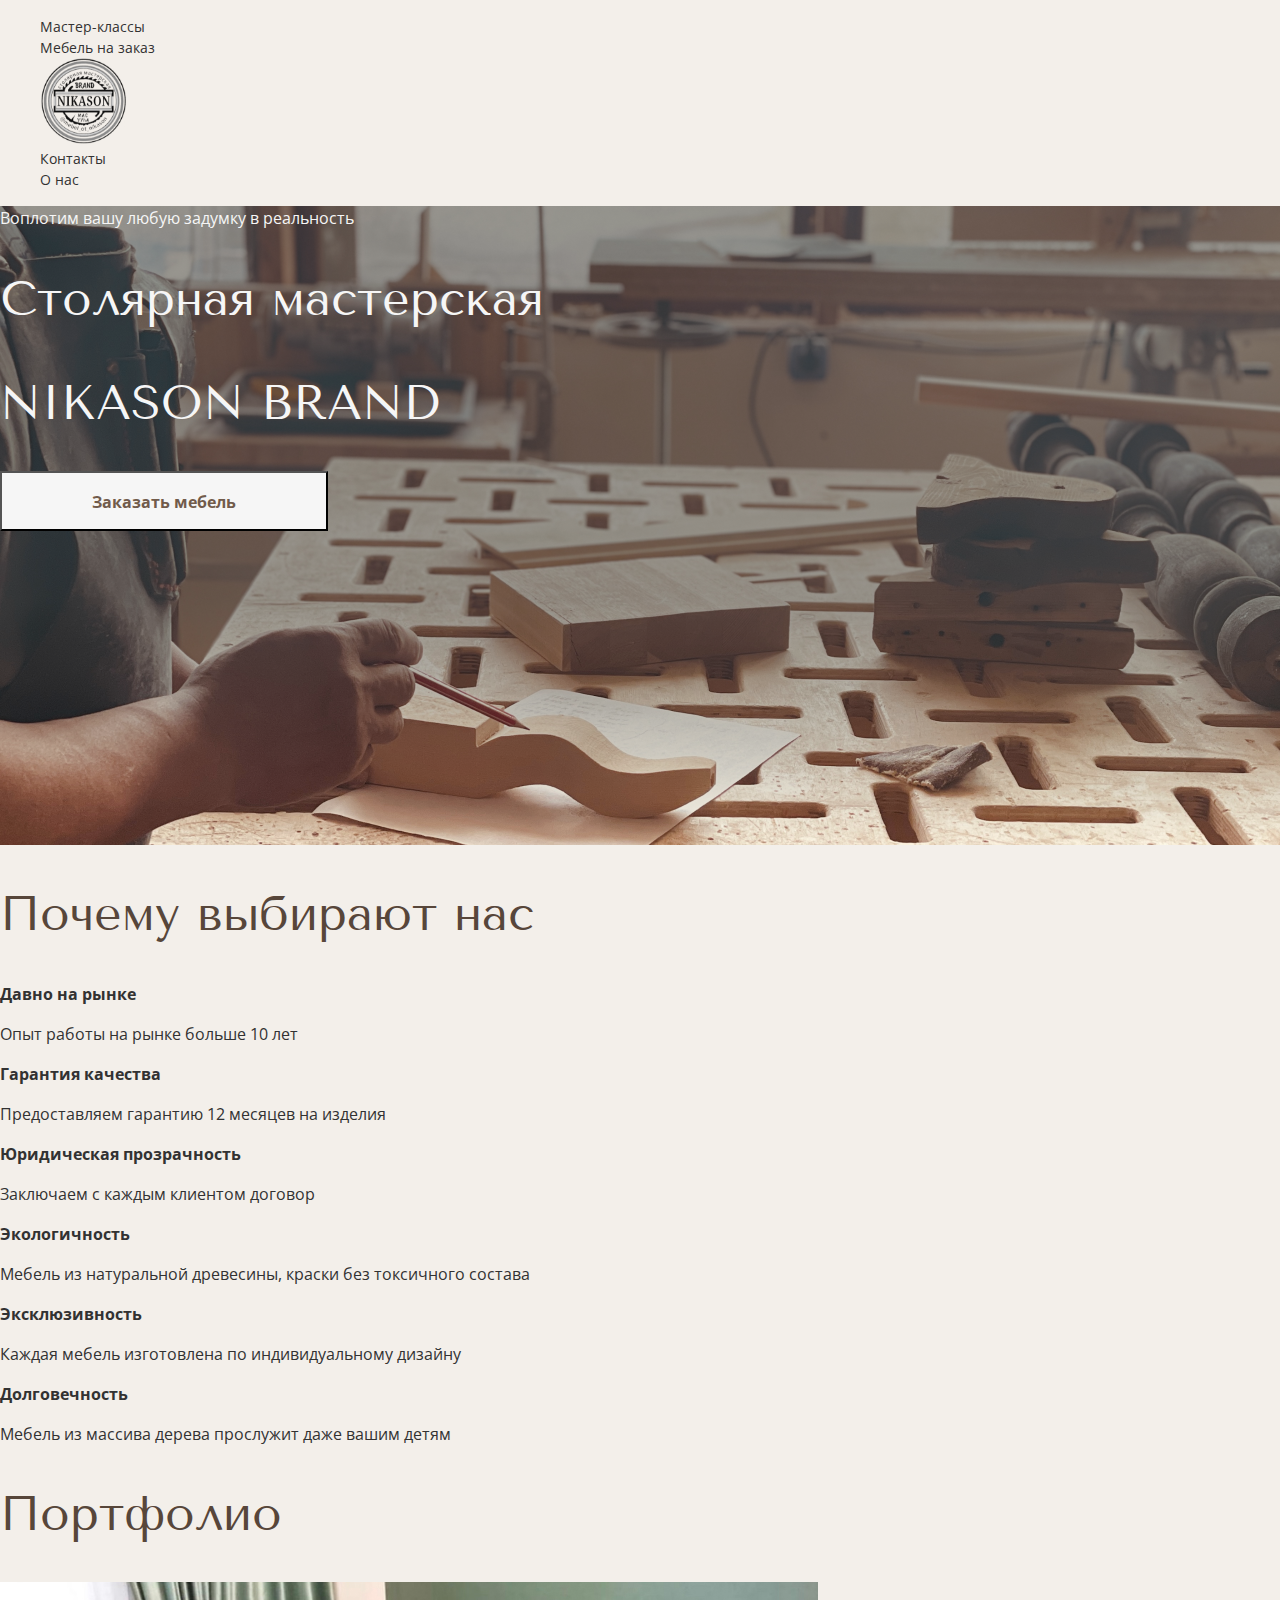
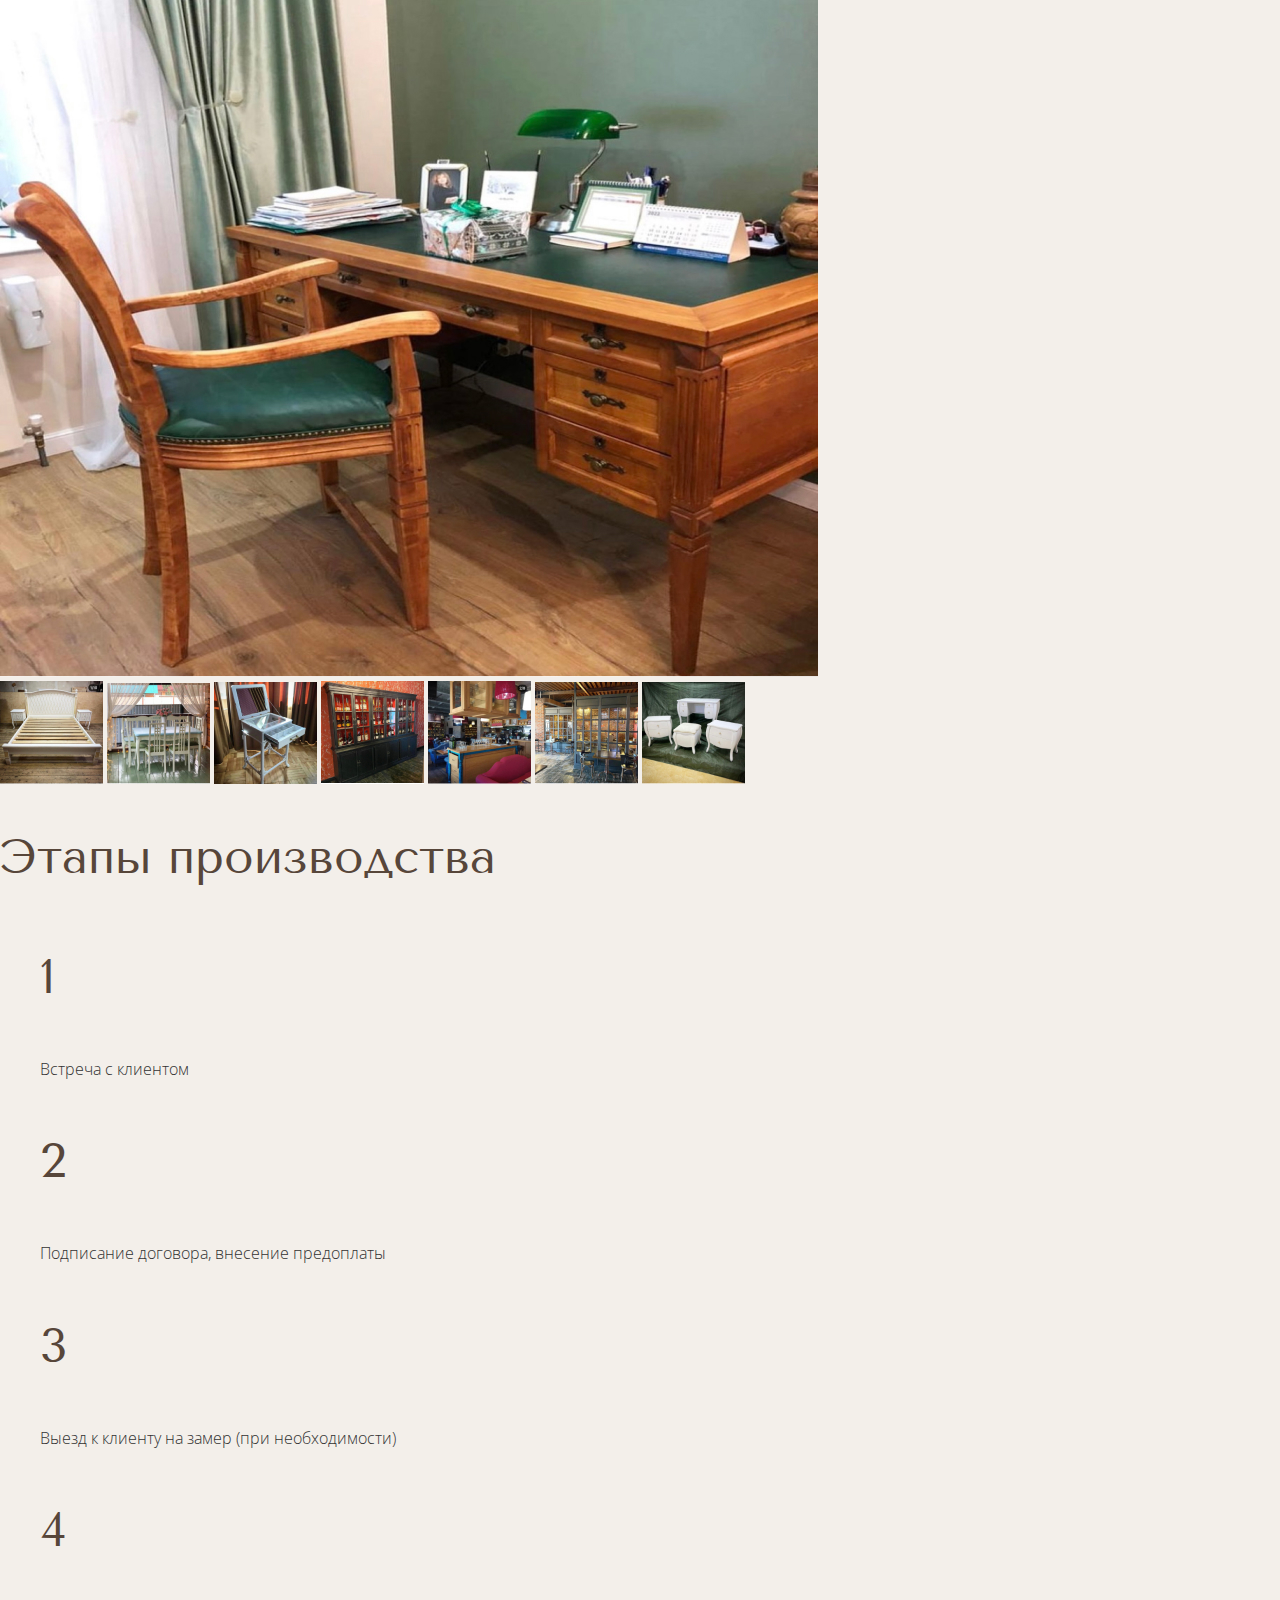
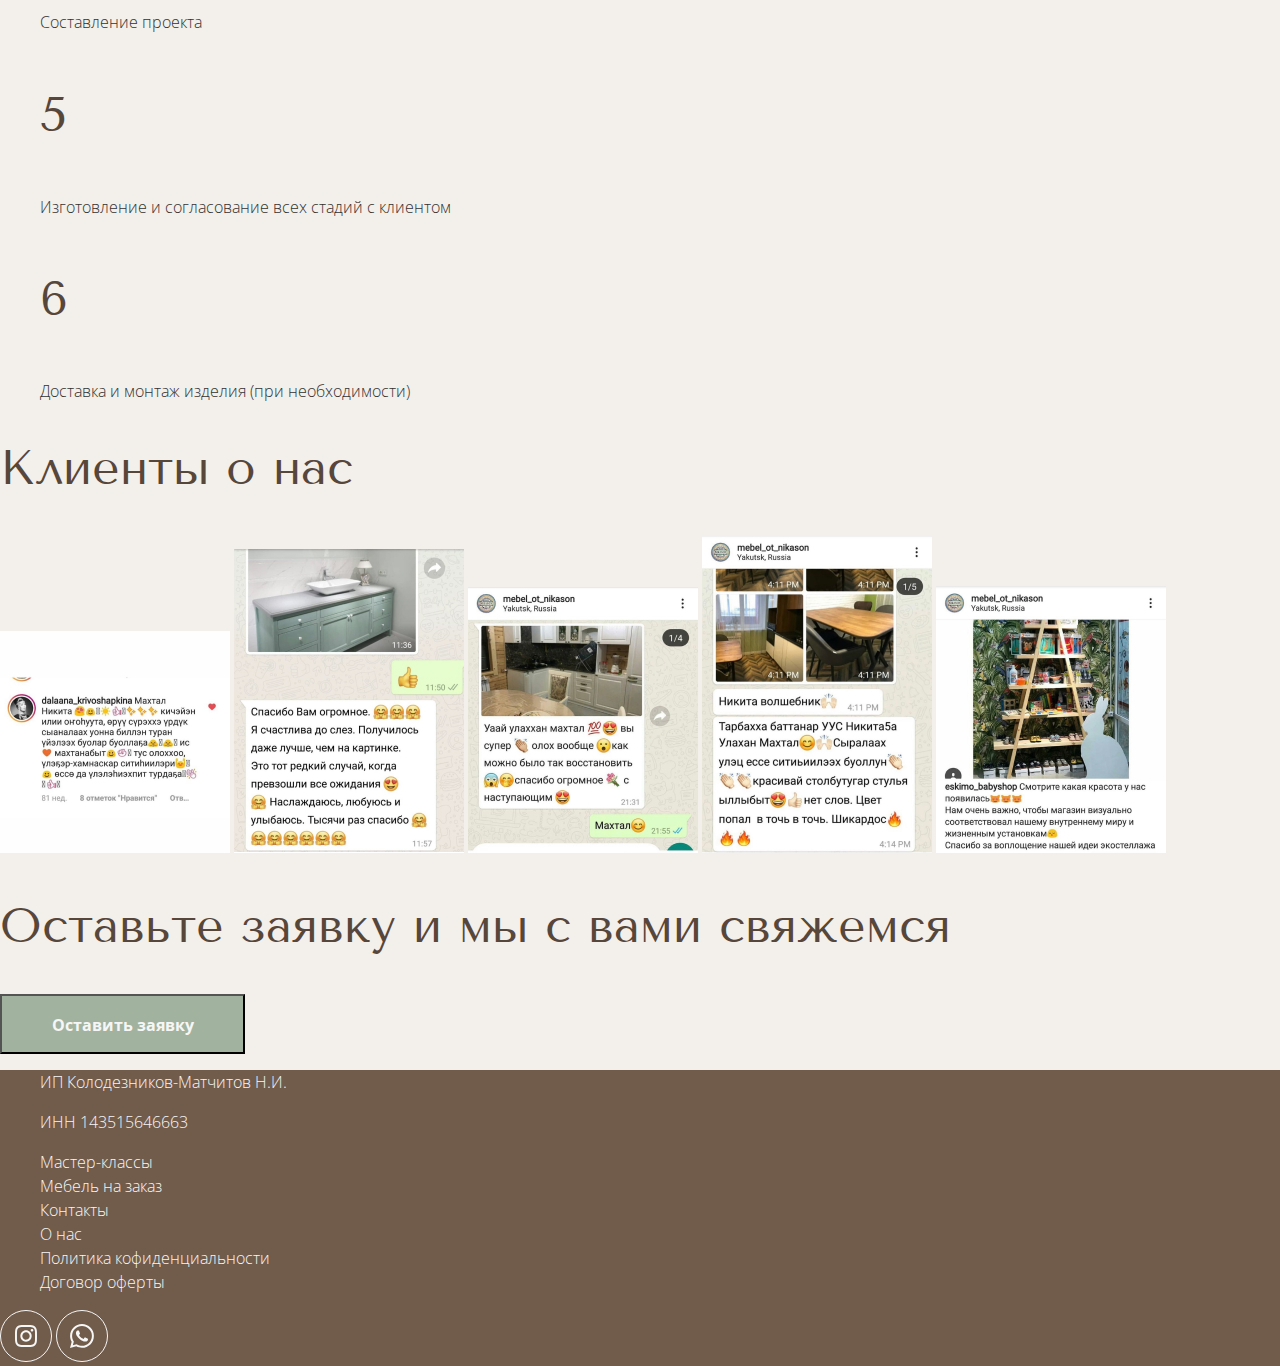
==== index.html @ 778fdd33 "Add files via upload" ====
<!DOCTYPE html>
<html lang="en">

<head>
	<meta charset="UTF-8">
	<meta name="viewport" content="width=device-width, initial-scale=1.0">
	<link rel="preconnect" href="https://fonts.googleapis.com">
    <link rel="preconnect" href="https://fonts.gstatic.com" crossorigin>
    <link href="https://fonts.googleapis.com/css2?family=Open+Sans:wght@300;400;700&family=Tenor+Sans&display=swap" rel="stylesheet">
	<link rel="stylesheet" href="css/normalize.css">
	<link rel="stylesheet" href="css/style.css">
	<title>Furniture to order</title>
</head>

<body class="body">
	<header class="header">
		<nav class="header__nav">
			<ul class="header__nav__list">
				<li><a class="header__nav__link" href="master.html">Мастер-классы</a></li>
				<li><a class="header__nav__link" href="index.html">Мебель на заказ</a></li>
				<li class="logo"><img src="img/logo.svg" alt="logo"></li>
				<li><a class="header__nav__link" href="">Контакты</a></li>
				<li><a class="header__nav__link" href="about.html">О нас</a></li>
			</ul>			
		</nav>
	</header>

	<main>
		<section class="custom_furniture">
			<!-- <img src="img/carpentry_workshop.png" alt="carpentry_workshop"> -->
			<p class="text"><span class="span_main">Воплотим вашу любую задумку в реальность</span></p>
			<h1 class="title"><span class="span_main">Столярная мастерская</span></h1>
			<h1 class="title"><span class="span_main">NIKASON BRAND</span></h1>
			<button class="button_main"><p class="button_main_text">Заказать мебель</p></button>
		</section> 

		<section class="advantages">
			<div>
				<h1 class="title">Почему выбирают нас</h1>
				<div>
					<p class="title2">Давно на рынке</p>
					<p class="text4">Опыт работы на рынке больше 10 лет</p>
				</div>
				<div>
					<p class="title2">Гарантия качества</p>
					<p class="text4">Предоставляем гарантию 12 месяцев на изделия</p>
				</div>
				<div>
					<p class="title2">Юридическая прозрачность</p>
					<p class="text4">Заключаем с каждым клиентом договор</p>
				</div>
				<div>
					<p class="title2">Экологичность</p>
					<p class="text4">Мебель из натуральной древесины, краски без токсичного состава</p>
				</div>
				<div>
					<p class="title2">Эксклюзивность</p>
					<p class="text4">Каждая мебель изготовлена по индивидуальному дизайну</p>
				</div>
				<div>
					<p class="title2">Долговечность</p>
					<p class="text4">Мебель из массива дерева прослужит даже вашим детям</p>
				</div>
			</div>
		</section>

		<section class="portfolio">
			<h1 class="title">Портфолио</h1>
			<div>
				<img src="img/portfolio_1.jpg" alt="portfolio_1">								
			</div>
			<div>
				<img src="img/portfolio_2.jpg" alt="portfolio_2">
				<img src="img/portfolio_3.jpg" alt="portfolio_3">
				<img src="img/portfolio_4.jpg" alt="portfolio_4">
				<img src="img/portfolio_5.jpg" alt="portfolio_5">
				<img src="img/portfolio_6.jpg" alt="portfolio_6">
				<img src="img/portfolio_7.jpg" alt="portfolio_7">
				<img src="img/portfolio_8.jpg" alt="portfolio_8">
			</div>
		</section>

		<section class="stages">
			<h1 class="title">Этапы производства</h1>
			<ul class="stages_list">
				<li class="text5">
					<p class="title">1</p>
					<p>Встреча с клиентом</p>			
				</li>
				<li class="text5">
					<p class="title">2</p>
					<p>Подписание договора, внесение предоплаты</p>					
				</li>
				<li class="text5">
					<p class="title">3</p>
					<p>Выезд к клиенту на замер (при необходимости)</p>					
				</li>
				<li class="text5">
					<p class="title">4</p>
					<p>Составление проекта</p>					
				</li>
				<li class="text5">
					<p class="title">5</p>
					<p>Изготовление и согласование всех стадий с клиентом</p>				
				</li>
				<li class="text5">
					<p class="title">6</p>
					<p>Доставка и монтаж изделия (при необходимости)</p>				
				</li>
			</ul>
		</section>

		<section class="about">
			<h1 class="title">Клиенты о нас</h1>
			<div>
				<img src="img/review_1.jpg" alt="review_1">
				<img src="img/review_2.jpg" alt="review_2">
				<img src="img/review_3.jpg" alt="review_3">
				<img src="img/review_4.jpg" alt="review_4">
				<img src="img/review_5.jpg" alt="review_5">
			</div>			
		</section>
        
        <section class="application">
            <h1 class="title">Оставьте заявку и мы с вами свяжемся</h1>
			<button class="button"><p class="button_text">Оставить заявку</p></button>
        </section>
	</main>
	
    <footer class="footer">
		<nav class="footer_nav">
			<ul class="footer__nav__list">
				<li class="footer__nav__item">
					<p>ИП Колодезников-Матчитов Н.И.</p>
					<p>ИНН 143515646663</p>
				</li>
				<li><a class="footer__nav__item" href="master.html">Мастер-классы</a></li>
				<li><a class="footer__nav__item" href="index.html">Мебель на заказ</a></li>
				<li><a class="footer__nav__item" href="">Контакты</a></li>
				<li><a class="footer__nav__item" href="about.html">О нас</a></li>
				<li><a class="footer__nav__item" href="">Политика кофиденциальности</a></li>
				<li><a class="footer__nav__item" href="">Договор оферты</a></li>
			</ul>
			<div>													
				<a href=""><img src="img/instagram.svg" alt="instagram"></a>
				<a href=""><img src="img/whatsapp.svg" alt="whatsapp"></a>			
		    </div>
		</nav>		
	</footer>
</body>
</html>
---- css/style.css ----
.header__nav__link{
    text-decoration: none;
    color: #323232;
    font-size: 14px;
    font-family: Open Sans, sans-serif;
    font-weight: 400;
    line-height: 21px;  
    word-wrap: break-word   
}

.header__nav__list{
    list-style-type: none;
}

.title{
    color: #57463A;
    font-size: 48px;
    font-family: Tenor Sans, sans-serif;
    font-weight: 400;
    line-height: 72px;
    word-wrap: break-word   
}

.text{
    color: black;
    font-size: 16px;
    font-family: Open Sans, sans-serif;
    font-weight: 400;
    line-height: 24px;
    word-wrap: break-word
}

.text2{
    color: black;
    font-size: 24px;
    font-family: Tenor Sans, sans-serif;
    font-weight: 400;
    line-height: 36px;
    word-wrap: break-word
}

.text3{
    color: #323232;
    font-size: 24px;
    font-family: Open Sans, sans-serif;
    font-weight: 300;
    line-height: 36px;
    word-wrap: break-word
}

.button{
    width: 245px; 
    height: 60px; 
    background: #A1B29F
}

.button_text{
    color: #F6F6F6;
    font-size: 16px;
    font-family: Open Sans, sans-serif;
    font-weight: 700;
    line-height: 24px;
    word-wrap: break-word   
}

.footer__nav__item{
    text-decoration: none;
    color: #F6F6F6;
    font-size: 16px;
    font-family: Open Sans, sans-serif;
    font-weight: 300;
    line-height: 24px;
    word-wrap: break-word
}

.footer__nav__list{
    list-style-type: none;
}

.span_main{
    color: #F6F6F6;
}

.button_main{
    background: #F6F6F6;
    width: 328px; 
    height: 60px;
}

.button_main_text{
    color: #715B4B;
    font-size: 16px;
    font-family: Open Sans, sans-serif;
    font-weight: 700;
    line-height: 24px;
    word-wrap: break-word
}

.text4{
    color: #323232;
    font-size: 16px;
    font-family: Open Sans, sans-serif;
    font-weight: 400;
    line-height: 24px;
    word-wrap: break-word
}

.title2{
    color: #323232;
    font-size: 16px;
    font-family: Open Sans, sans-serif;
    font-weight: 700;
    line-height: 24px;
    word-wrap: break-word    
}

.text5{
    color: #323232;
    font-size: 16px;
    font-family: Open Sans, sans-serif;
    font-weight: 300;
    line-height: 16.48px;
    word-wrap: break-word
}

.button_main_text2{
    color: #4C6D77;
    font-size: 16px;
    font-family: Open Sans, sans-serif;
    font-weight: 700;
    line-height: 24px;
    word-wrap: break-word   
}

.text6{
    color: #323232;
    font-size: 16px;
    font-family: Open Sans, sans-serif;
    font-weight: 400;
    line-height: 16.48px;
    word-wrap: break-word
}

.button2{
    width: 328px; 
    height: 60px; 
    background: #A1B29F
}

.text7{
    color: black;
    font-size: 18px;
    font-family: Open Sans, sans-serif;
    font-weight: 300;
    line-height: 27px;
    word-wrap: break-word
}

.circle{
    background: #A1B29F;
    width: 60px;
    height: 60px;
    clip-path: circle(50%);
}

.circle_text{
    text-align: center;
    color: #F6F6F6;
    font-size: 24px;
    font-family: Open Sans, sans-serif;
    font-weight: 700;
    line-height: 36px;
    word-wrap: break-word   
}

.text8{
    color: #323232;
    font-size: 18px;
    font-family: Open Sans;
    font-weight: 700;
    line-height: 27px;
    word-wrap: break-word
}

.text9{
    color: #323232;
    font-size: 16px;
    font-family: Open Sans;
    font-weight: 300;
    line-height: 24px;
    word-wrap: break-word
}

.title3{
    color: #57463A;
    font-size: 48px;
    font-family: Tenor Sans;
    font-weight: 400;
    line-height: 57.60px;
    word-wrap: break-word
}

.text10{
    color: #323232;
    font-size: 18px;
    font-family: Open Sans;
    font-weight: 300;
    line-height: 27px;
    word-wrap: break-word   
}

.text11{
    color: #57463A;
    font-size: 48px;
    font-family: Tenor Sans;
    font-weight: 400;
    line-height: 57.60px;
    word-wrap: break-word
}

.text12{
    color: #323232;
    font-size: 18px;
    font-family: Open Sans;
    font-weight: 300;
    line-height: 18.54px;
    word-wrap: break-word
}

.body{
    background-color: #F3EFEA;
}

.custom_furniture{
    background: linear-gradient(180deg, rgba(49.94, 49.94, 49.94, 0.50) 62%, rgba(0, 0, 0, 0) 100%);
    background-image: url(/img/carpentry_workshop.png);   
    height: 639px;
    background-size: cover;   
}

.footer{
    background: #715B4B;
}

.main{
    background: linear-gradient(180deg, rgba(0, 0, 0, 0.50) 58%, rgba(0, 0, 0, 0) 100%);
    background-image: url(/img/master_classes_wood1.png);
    height: 601px;
    background-size: cover;
}

.second_life{  
    background-image: url(/img/master_classes_wood2.png);
    height: 508px;
    background-size: cover;
}

.service_1{
    background: #E3DACE;
}

.service_2{
    background: #D4CDC3;
}

.founders{
    background: #EBEEEB;
}

/*.line{
    transform: rotate(90deg); 
    /*transform-origin: 0 0; 
    border: 1px #C4C4C4 solid;
    width: 643px;
    padding: 2343 957 4003 483;
}
*/
.techniques_list{
    list-style-type: none;
}

.stages_list{
    list-style-type: none;
}
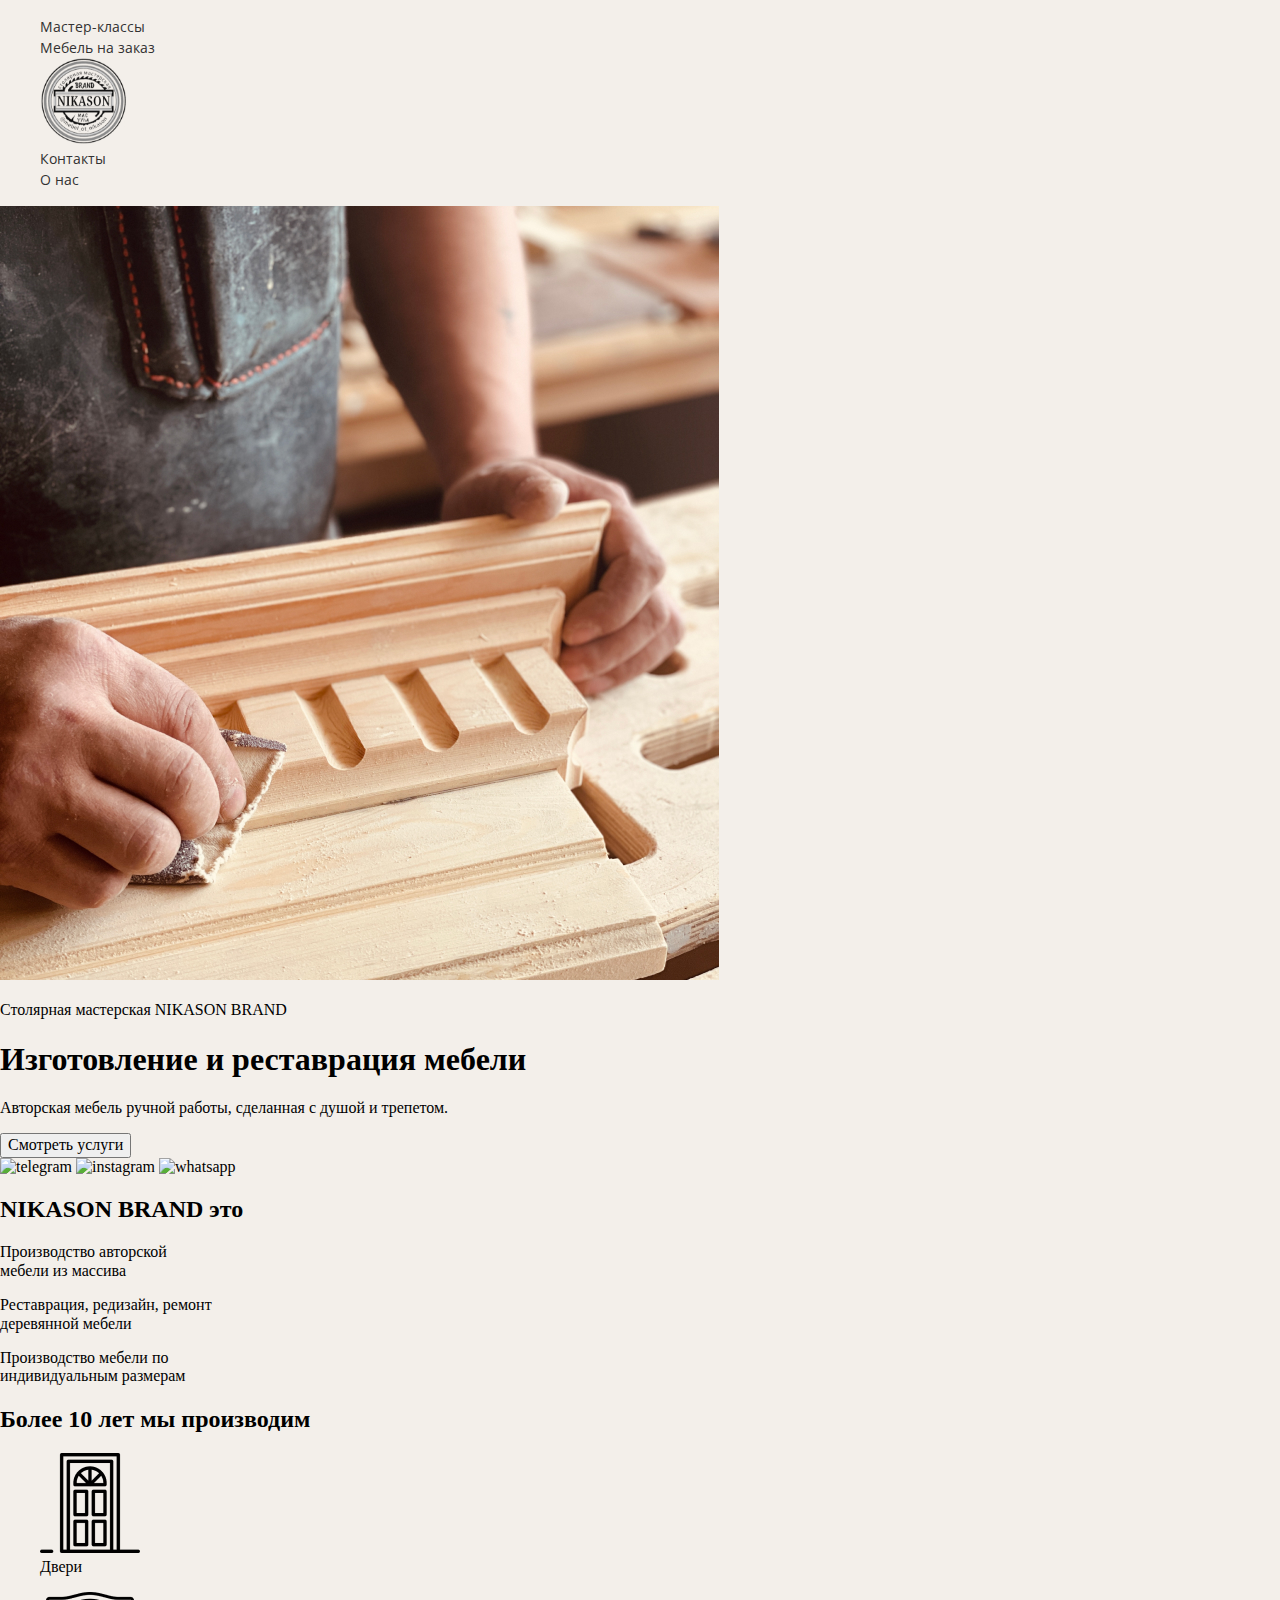
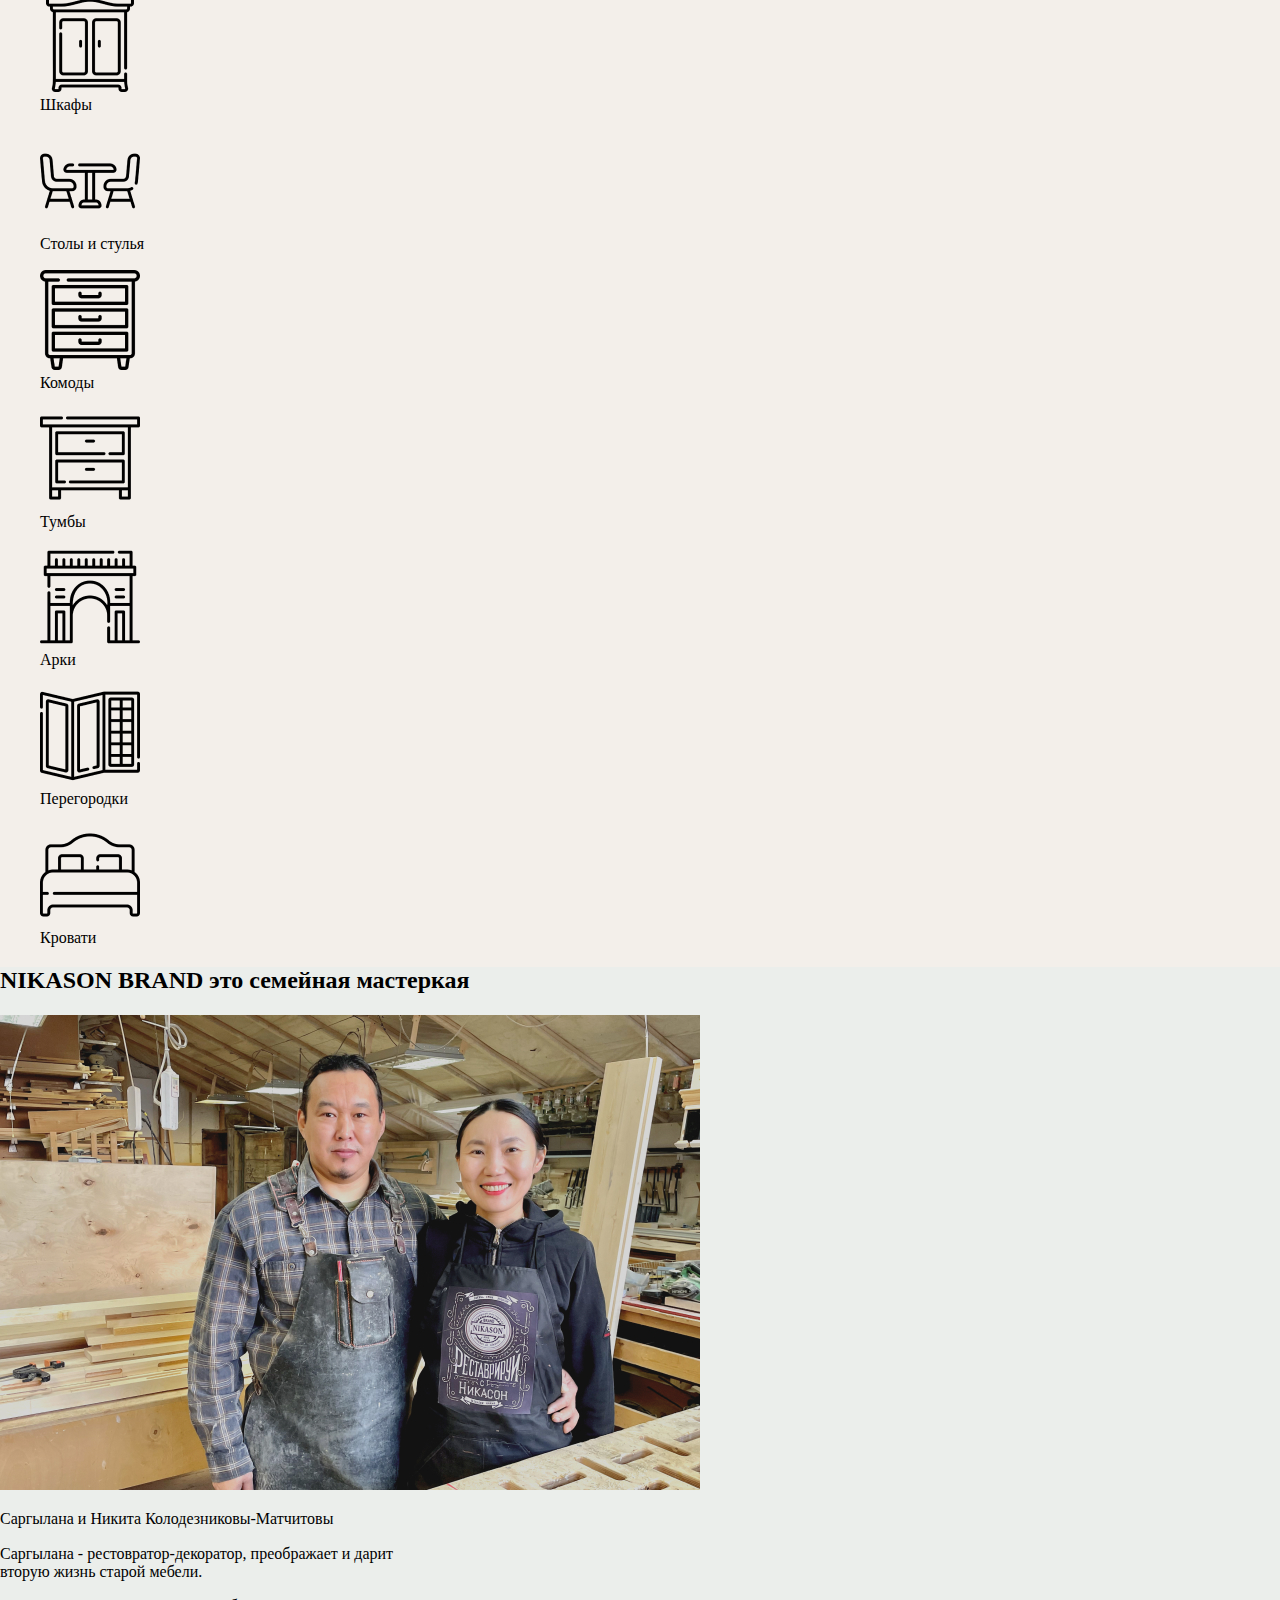
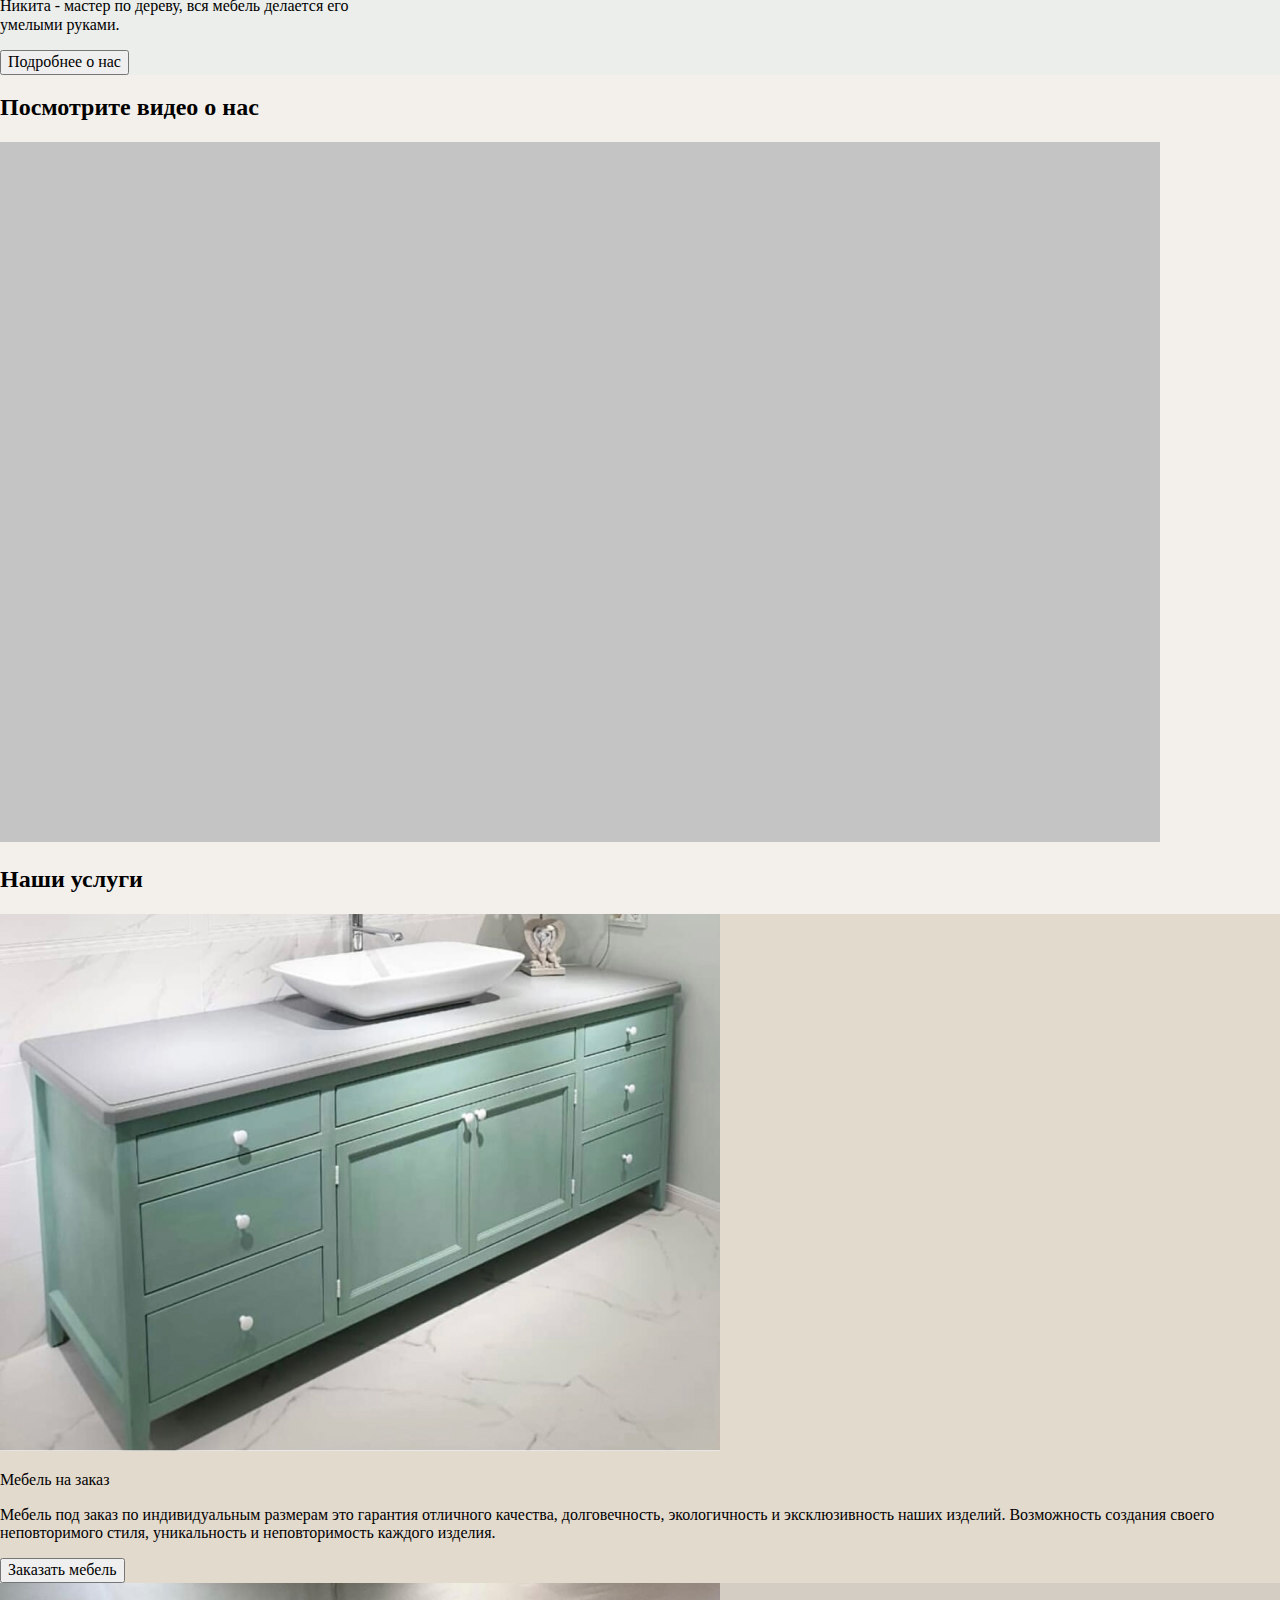
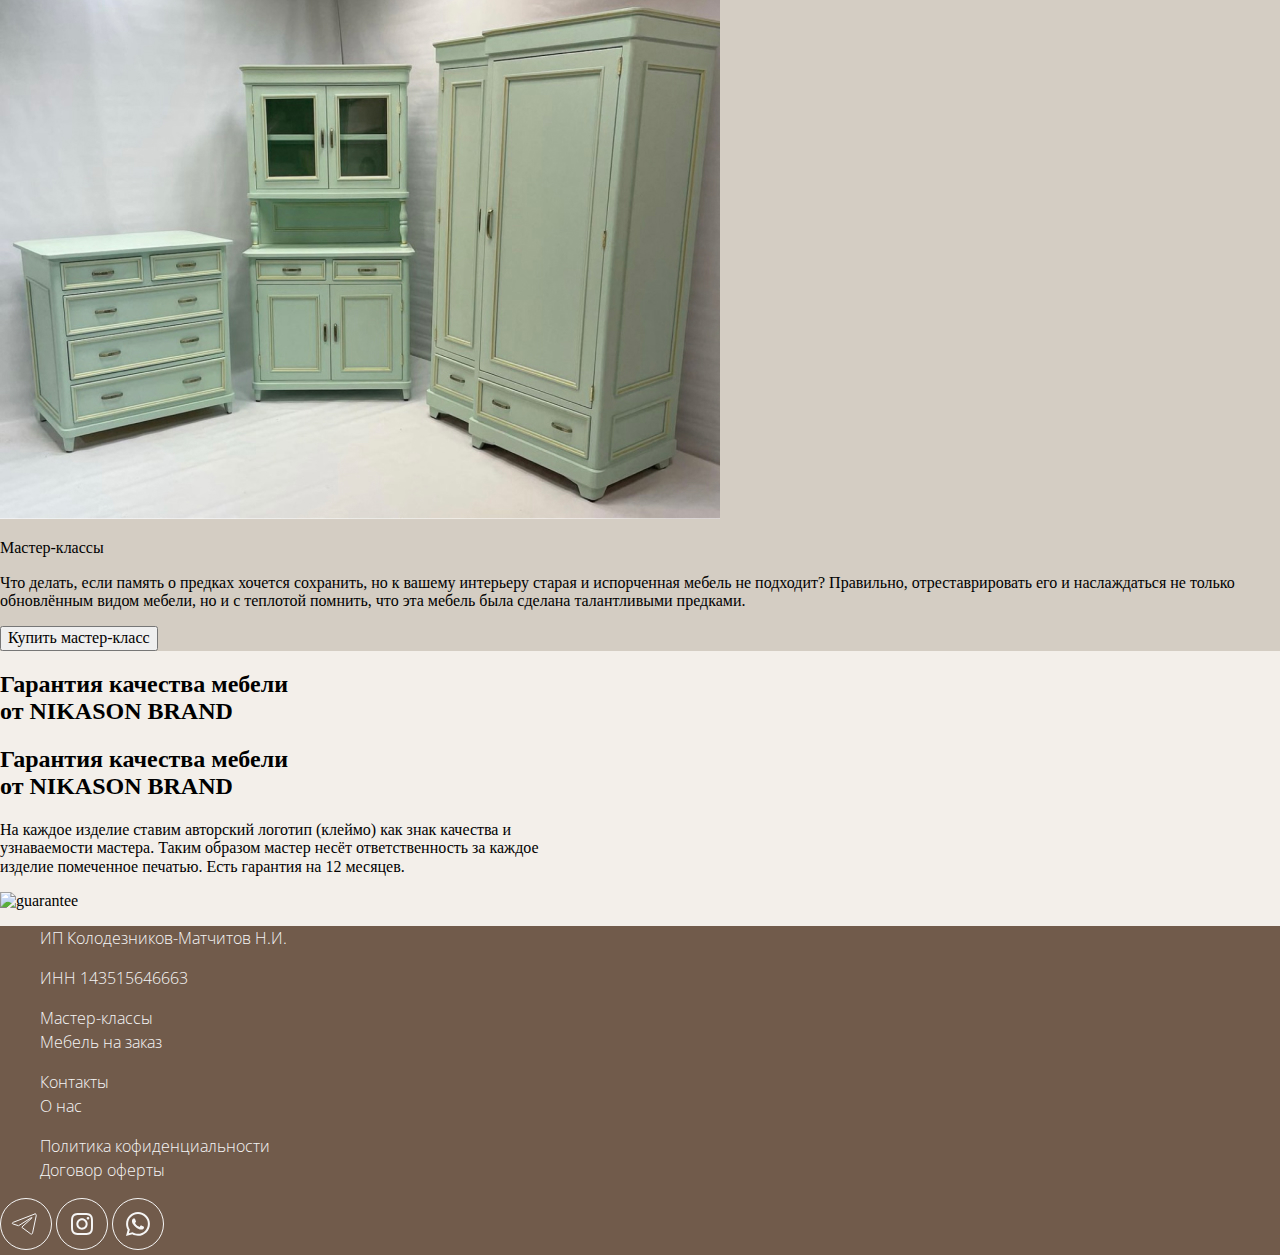
==== commit d7271b3b: "Update index.html" ====
--- a/index.html
+++ b/index.html
@@ -1,151 +1,183 @@
 <!DOCTYPE html>
-<html lang="en">
-
+<html lang="ru">
 <head>
-	<meta charset="UTF-8">
-	<meta name="viewport" content="width=device-width, initial-scale=1.0">
-	<link rel="preconnect" href="https://fonts.googleapis.com">
+    <meta charset="UTF-8">
+    <meta name="viewport" content="width=device-width, initial-scale=1.0">
+    <link rel="preconnect" href="https://fonts.googleapis.com">
     <link rel="preconnect" href="https://fonts.gstatic.com" crossorigin>
     <link href="https://fonts.googleapis.com/css2?family=Open+Sans:wght@300;400;700&family=Tenor+Sans&display=swap" rel="stylesheet">
-	<link rel="stylesheet" href="css/normalize.css">
-	<link rel="stylesheet" href="css/style.css">
-	<title>Furniture to order</title>
+    <link rel="stylesheet" href="css/normalize.css">
+    <link rel="stylesheet" href="css/style.css">
+    <title>Document</title>
 </head>
-
 <body class="body">
-	<header class="header">
+    <header class="header">
+        <div class="nav_phone">
+			<a href="#" ><span></span></a>	
+		</div>
 		<nav class="header__nav">
 			<ul class="header__nav__list">
 				<li><a class="header__nav__link" href="master.html">Мастер-классы</a></li>
-				<li><a class="header__nav__link" href="index.html">Мебель на заказ</a></li>
+				<li><a class="header__nav__link" href="furniture.html">Мебель на заказ</a></li>
 				<li class="logo"><img src="img/logo.svg" alt="logo"></li>
-				<li><a class="header__nav__link" href="">Контакты</a></li>
+				<li><a class="header__nav__link" href="index.html">Контакты</a></li>
 				<li><a class="header__nav__link" href="about.html">О нас</a></li>
 			</ul>			
 		</nav>
 	</header>
 
-	<main>
-		<section class="custom_furniture">
-			<!-- <img src="img/carpentry_workshop.png" alt="carpentry_workshop"> -->
-			<p class="text"><span class="span_main">Воплотим вашу любую задумку в реальность</span></p>
-			<h1 class="title"><span class="span_main">Столярная мастерская</span></h1>
-			<h1 class="title"><span class="span_main">NIKASON BRAND</span></h1>
-			<button class="button_main"><p class="button_main_text">Заказать мебель</p></button>
-		</section> 
+    <main>
+        <section class="home_page">
+            <img src="img/master.jpg" alt="master">
+            <div class="home_page_info">
+                <p class="home_page_text">Столярная мастерская NIKASON BRAND</p>
+                <h1>Изготовление и реставрация мебели</h1>
+                <p>Авторская мебель ручной работы, сделанная с душой и трепетом.</p>
+                <button>Смотреть услуги</button>
+                <div class="home_page_social_network">
+                    <img src="img/telegram_2.svg" alt="telegram">
+                    <img src="img/instagram_2.svg" alt="instagram">
+                    <img src="img/whatsapp_2.svg" alt="whatsapp">
+                </div> 
+            </div> 
+        </section>
 
-		<section class="advantages">
-			<div>
-				<h1 class="title">Почему выбирают нас</h1>
-				<div>
-					<p class="title2">Давно на рынке</p>
-					<p class="text4">Опыт работы на рынке больше 10 лет</p>
-				</div>
-				<div>
-					<p class="title2">Гарантия качества</p>
-					<p class="text4">Предоставляем гарантию 12 месяцев на изделия</p>
-				</div>
-				<div>
-					<p class="title2">Юридическая прозрачность</p>
-					<p class="text4">Заключаем с каждым клиентом договор</p>
-				</div>
-				<div>
-					<p class="title2">Экологичность</p>
-					<p class="text4">Мебель из натуральной древесины, краски без токсичного состава</p>
-				</div>
-				<div>
-					<p class="title2">Эксклюзивность</p>
-					<p class="text4">Каждая мебель изготовлена по индивидуальному дизайну</p>
-				</div>
-				<div>
-					<p class="title2">Долговечность</p>
-					<p class="text4">Мебель из массива дерева прослужит даже вашим детям</p>
-				</div>
-			</div>
-		</section>
+        <section class="brand">
+            <h2 class="brand_title">NIKASON BRAND это</h2>
+            <div class="brand_cards">
+                <p class="brand_text">Производство авторской <br> мебели из массива</p>
+                <p class="brand_text">Реставрация, редизайн, ремонт <br> деревянной мебели</p>
+                <p class="brand_text">Производство мебели по <br> индивидуальным размерам</p>
+            </div>
+        </section>
 
-		<section class="portfolio">
-			<h1 class="title">Портфолио</h1>
-			<div>
-				<img src="img/portfolio_1.jpg" alt="portfolio_1">								
-			</div>
-			<div>
-				<img src="img/portfolio_2.jpg" alt="portfolio_2">
-				<img src="img/portfolio_3.jpg" alt="portfolio_3">
-				<img src="img/portfolio_4.jpg" alt="portfolio_4">
-				<img src="img/portfolio_5.jpg" alt="portfolio_5">
-				<img src="img/portfolio_6.jpg" alt="portfolio_6">
-				<img src="img/portfolio_7.jpg" alt="portfolio_7">
-				<img src="img/portfolio_8.jpg" alt="portfolio_8">
-			</div>
-		</section>
+        <section class="produce">
+            <h2>Более 10 лет мы производим</h2>
+            <div class="produce_table">
+                <div class="produce_table_row">
+                    <figure class="produce_table_item">
+                        <img src="img/door.png" alt="door">
+                        <figcaption class="produce_text">Двери</figcaption>
+                    </figure>
+                    <figure class="produce_table_item">
+                        <img src="img/closet.png" alt="closet">
+                        <figcaption class="produce_text">Шкафы</figcaption>
+                    </figure>
+                    <figure class="produce_table_item">
+                        <img src="img/chairs.png" alt="chairs">
+                        <figcaption class="produce_text">Столы и стулья</figcaption>
+                    </figure>
+                    <figure class="produce_table_item">
+                        <img src="img/drawer_1.png" alt="drawer_1">
+                        <figcaption class="produce_text">Комоды</figcaption>
+                    </figure>
+                </div>
+                <div class="produce_table_row">
+                    <figure class="produce_table_item">
+                        <img src="img/drawer_2.png" alt="drawer_2">
+                        <figcaption class="produce_text">Тумбы</figcaption>
+                    </figure>
+                    <figure class="produce_table_item">
+                        <img src="img/gate.png" alt="gate">
+                        <figcaption class="produce_text">Арки</figcaption>
+                    </figure>
+                    <figure class="produce_table_item">
+                        <img src="img/room-divider.png" alt="room-divider">
+                        <figcaption class="produce_text">Перегородки</figcaption>
+                    </figure>
+                    <figure class="produce_table_item">
+                        <img src="img/bed.png" alt="bed">
+                        <figcaption class="produce_text">Кровати</figcaption>
+                    </figure>
+                </div>
+            </div>
+        </section>
 
-		<section class="stages">
-			<h1 class="title">Этапы производства</h1>
-			<ul class="stages_list">
-				<li class="text5">
-					<p class="title">1</p>
-					<p>Встреча с клиентом</p>			
-				</li>
-				<li class="text5">
-					<p class="title">2</p>
-					<p>Подписание договора, внесение предоплаты</p>					
-				</li>
-				<li class="text5">
-					<p class="title">3</p>
-					<p>Выезд к клиенту на замер (при необходимости)</p>					
-				</li>
-				<li class="text5">
-					<p class="title">4</p>
-					<p>Составление проекта</p>					
-				</li>
-				<li class="text5">
-					<p class="title">5</p>
-					<p>Изготовление и согласование всех стадий с клиентом</p>				
-				</li>
-				<li class="text5">
-					<p class="title">6</p>
-					<p>Доставка и монтаж изделия (при необходимости)</p>				
-				</li>
-			</ul>
-		</section>
+        <section class="founders"> 
+            <h2 class="founders_title">NIKASON BRAND это семейная мастеркая</h2>
+            <div class="founders_content">
+                <img src="img/founders_prototype.jpg" alt="founders_prototype">
+                <div class="founders_info">
+                    <p class="founders_text">Саргылана и Никита Колодезниковы-Матчитовы</p>
+                    <p class="founders_text1">Саргылана - рестовратор-декоратор, преображает и дарит <br>
+                       вторую жизнь старой мебели. </p>
+                    <p class="founders_text2">Никита - мастер по дереву, вся мебель делается его <br>
+                        умелыми руками.</p>
+                    <button>Подробнее о нас</button> 
+                </div>  
+            </div>    
+        </section>
 
-		<section class="about">
-			<h1 class="title">Клиенты о нас</h1>
-			<div>
-				<img src="img/review_1.jpg" alt="review_1">
-				<img src="img/review_2.jpg" alt="review_2">
-				<img src="img/review_3.jpg" alt="review_3">
-				<img src="img/review_4.jpg" alt="review_4">
-				<img src="img/review_5.jpg" alt="review_5">
-			</div>			
-		</section>
+        <section class="video">
+            <h2>Посмотрите видео о нас</h2>
+            <img src="img/video.jpg" alt="video">
+        </section>
+
+        <section class="services"> 
+            <h2>Наши услуги</h2> 
+            <div class="service_1">
+                <img src="img/services_1.jpg" alt="services_1">
+                <div class="services_card">
+                    <p class="services_subtitle">Мебель на заказ</p>
+                    <p class="services_text">Мебель под заказ по индивидуальным размерам это гарантия отличного качества, долговечность, экологичность и эксклюзивность наших изделий. 
+                                             Возможность создания своего неповторимого стиля, уникальность и неповторимость каждого изделия.</p>
+                    <button>Заказать мебель</button> 
+                </div>       
+            </div>
+            <div class="service_2">
+                <img src="img/services_2.jpg" alt="services_2">
+                <div class="services_card">
+                    <p class="services_subtitle">Мастер-классы</p>
+                    <p class="services_text">Что делать, если память о предках хочется сохранить, но к вашему интерьеру старая и испорченная мебель не подходит? 
+                                             Правильно, отреставрировать его и наслаждаться не только обновлённым видом мебели, но и с теплотой помнить, что эта мебель была сделана талантливыми предками.
+                    </p>
+                    <button>Купить мастер-класс</button>
+                </div>
+            </div>
+        </section>
         
-        <section class="application">
-            <h1 class="title">Оставьте заявку и мы с вами свяжемся</h1>
-			<button class="button"><p class="button_text">Оставить заявку</p></button>
+        <section class="guarantee_adap_title">
+            <h2>Гарантия качества мебели <br> от NIKASON BRAND</h2>
         </section>
-	</main>
-	
+
+        <section class="guarantee">
+            <div class="guarantee_border">
+                <h2>Гарантия качества мебели <br> от NIKASON BRAND</h2>
+                <p class="guarantee_text">На каждое изделие ставим авторский логотип (клеймо) как знак качества и <br>
+                    узнаваемости мастера. Таким образом мастер несёт ответственность за каждое <br>
+                    изделие помеченное печатью. Есть гарантия на 12 месяцев. </p>
+                <img src="img/guarantee.svg" alt="guarantee">
+            </div>
+        </section>
+    </main>
+    
     <footer class="footer">
-		<nav class="footer_nav">
+		<nav class="footer__nav">
 			<ul class="footer__nav__list">
 				<li class="footer__nav__item">
 					<p>ИП Колодезников-Матчитов Н.И.</p>
-					<p>ИНН 143515646663</p>
+			        <p>ИНН 143515646663</p>
 				</li>
+			</ul>
+			<ul class="footer__nav__list">
 				<li><a class="footer__nav__item" href="master.html">Мастер-классы</a></li>
-				<li><a class="footer__nav__item" href="index.html">Мебель на заказ</a></li>
-				<li><a class="footer__nav__item" href="">Контакты</a></li>
+				<li><a class="footer__nav__item" href="furniture.html">Мебель на заказ</a></li>
+			</ul>
+			<ul class="footer__nav__list">
+				<li><a class="footer__nav__item" href="index.html">Контакты</a></li>
 				<li><a class="footer__nav__item" href="about.html">О нас</a></li>
+			</ul>
+			<ul class="footer__nav__list">		
 				<li><a class="footer__nav__item" href="">Политика кофиденциальности</a></li>
 				<li><a class="footer__nav__item" href="">Договор оферты</a></li>
 			</ul>
-			<div>													
+			<div class="footer_social_networks"> 													
+				<a class="footer_social_networks_1" href=""><img src="img/telegram.svg" alt="telegram"></a>												
 				<a href=""><img src="img/instagram.svg" alt="instagram"></a>
 				<a href=""><img src="img/whatsapp.svg" alt="whatsapp"></a>			
 		    </div>
 		</nav>		
 	</footer>
+    
 </body>
-</html>+</html>
